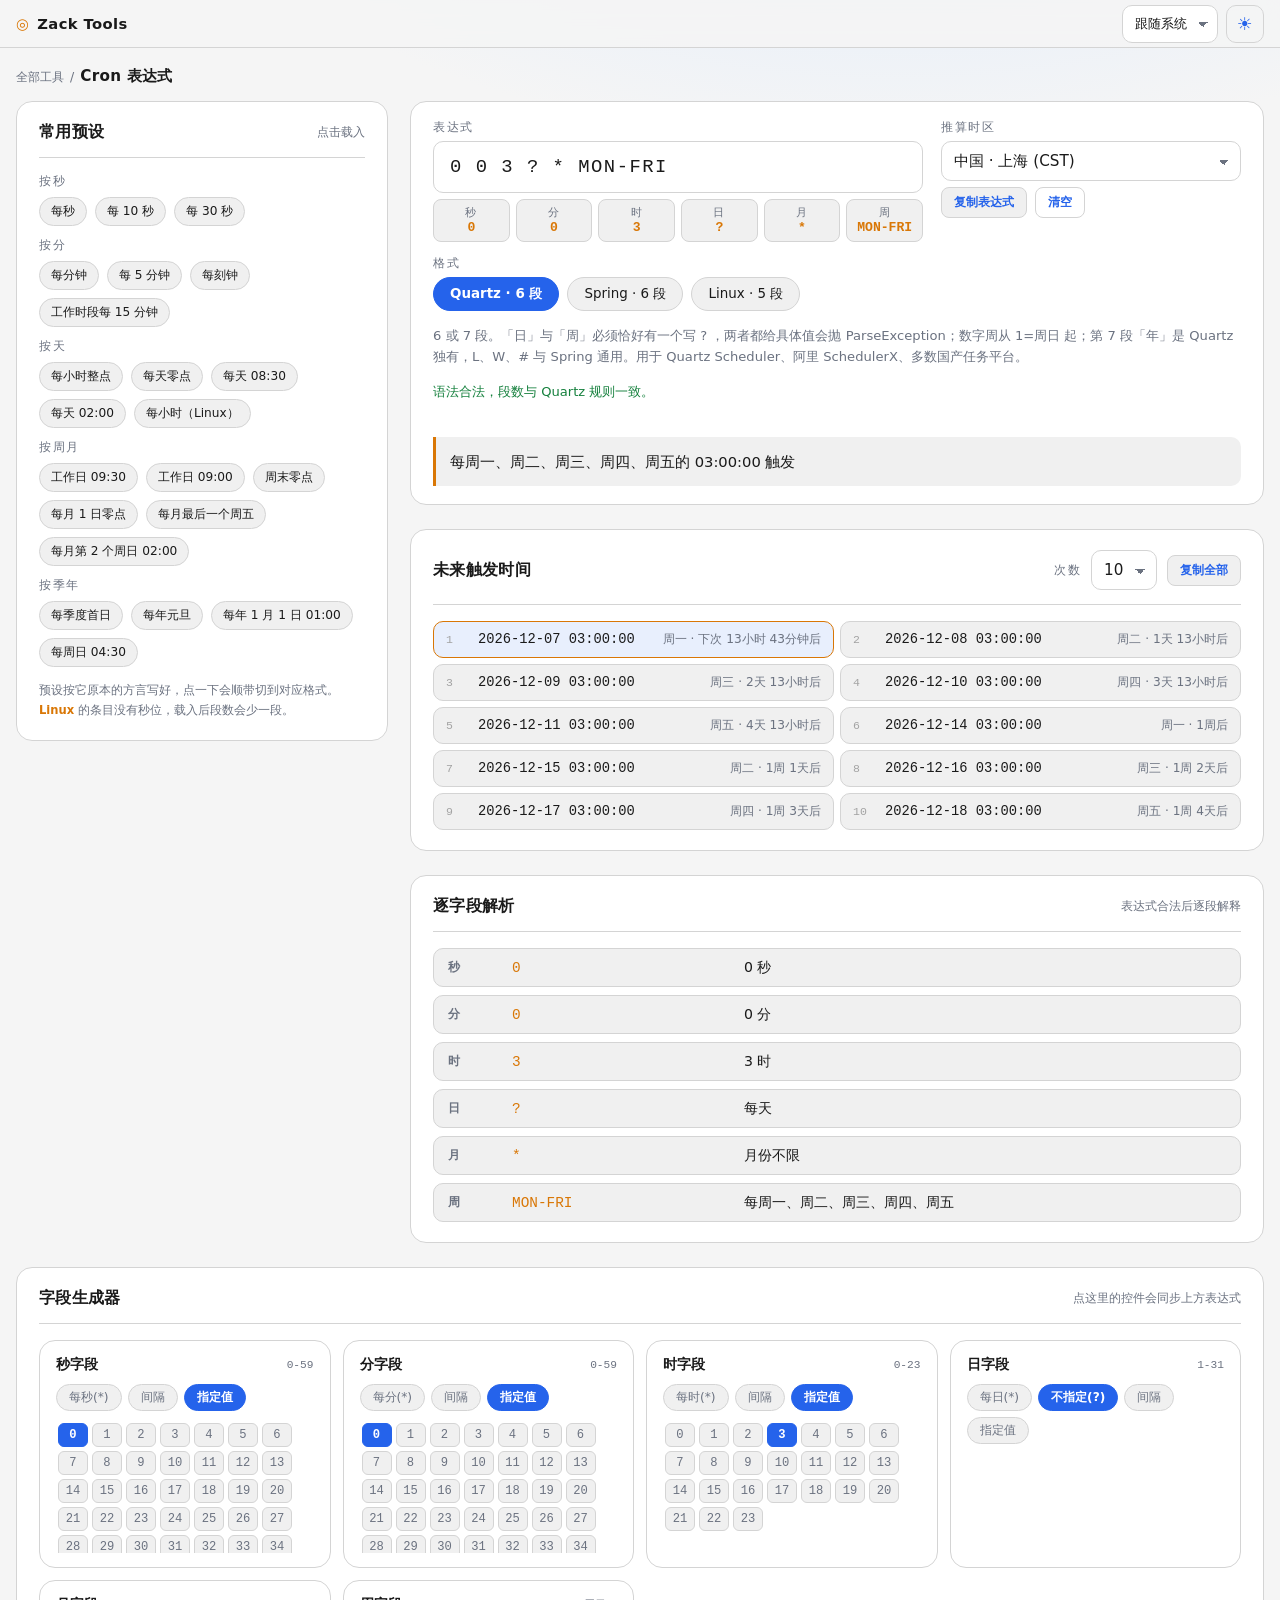
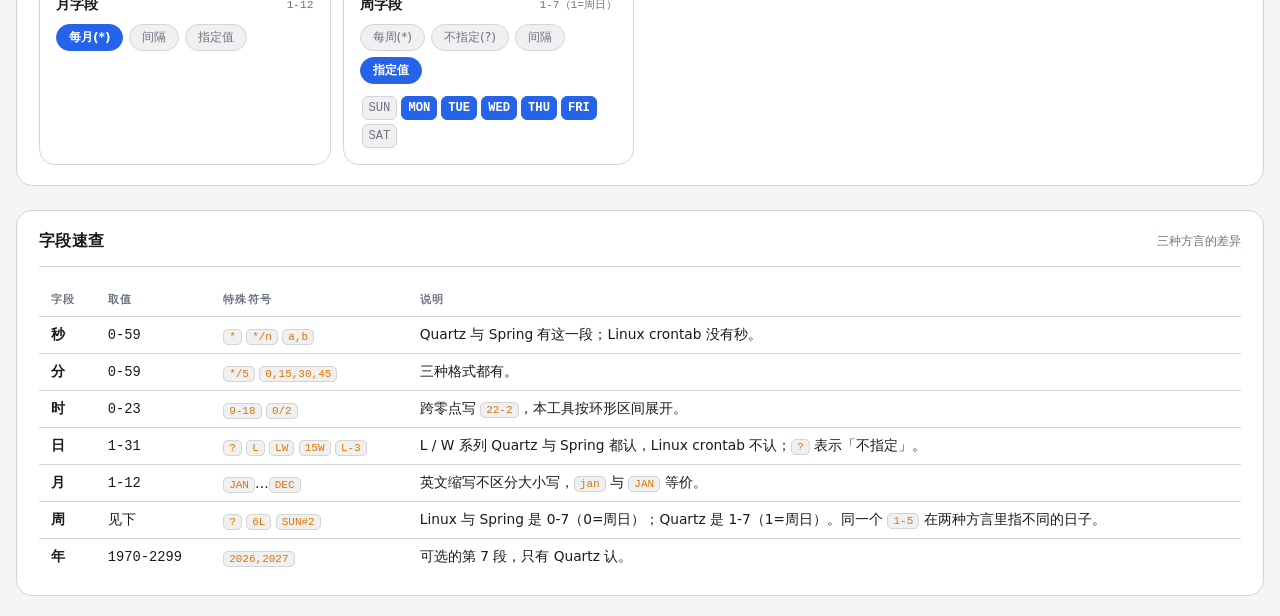
==== tools/cron/index.html @ dc995f2c "Initial commit: timestamp and cron tools with static assets" ====
<!DOCTYPE html>
<html lang="zh-CN">
<head>
<meta charset="utf-8">
<meta name="viewport" content="width=device-width, initial-scale=1">
<title>Cron 表达式生成与解析 · Zack Tools</title>
<meta name="description" content="在线 Cron 表达式工具：可视化生成表达式，自动识别 Spring / Quartz / Linux 三种格式，逐字段中文解析，按任意时区预览未来触发时间。">
<link rel="icon" href="data:image/svg+xml,<svg xmlns='http://www.w3.org/2000/svg' viewBox='0 0 32 32'><text y='25' font-size='25'>%F0%9F%97%93</text></svg>">
<link rel="stylesheet" href="../../assets/css/theme.css">
<link rel="stylesheet" href="../../assets/css/base.css">
<link rel="stylesheet" href="../../assets/css/components.css">
<link rel="stylesheet" href="cron.css">
<script src="../../assets/js/registry.js" data-registry></script>
<script src="../../assets/js/theme.js"></script>
</head>
<body data-page="cron">
<main class="wrap">
  <div class="cron-cols">
    <div class="cron-main">
      <section class="panel top-panel">
        <div class="expr-grid">
          <div class="field">
            <label class="field-label" for="expr">表达式</label>
            <input id="expr" type="text" autocomplete="off" spellcheck="false" placeholder="0 0 3 ? * MON-FRI">
            <div class="seg-labels" id="seg-labels" aria-hidden="true"></div>
          </div>
          <div class="field">
            <label class="field-label" for="tz">推算时区</label>
            <select id="tz"></select>
            <div class="row tz-acts">
              <button class="btn sm" type="button" id="btn-copy-expr">复制表达式</button>
              <button class="btn sm ghost" type="button" id="btn-clear">清空</button>
            </div>
          </div>
        </div>
        <div class="field">
          <label class="field-label">格式</label>
          <div class="chips" id="format-chips" role="radiogroup" aria-label="Cron 格式"></div>
        </div>
        <div class="fmt-hints" id="fmt-hints"></div>
        <p class="note" id="status"></p>
        <div class="desc-line" id="summary">等待输入表达式。</div>
      </section>

      <section class="panel">
        <div class="panel-head">
          <h2>未来触发时间</h2>
          <div class="row">
            <label class="field-label" for="count">次数</label>
            <select id="count" style="width:auto">
              <option value="5">5</option>
              <option value="10" selected>10</option>
              <option value="20">20</option>
              <option value="50">50</option>
            </select>
            <button class="btn sm" type="button" id="btn-copy-times">复制全部</button>
          </div>
        </div>
        <div class="times" id="times"></div>
      </section>

      <section class="panel">
        <div class="panel-head">
          <h2>逐字段解析</h2>
          <span class="hint">表达式合法后逐段解释</span>
        </div>
        <div class="parse-table" id="parse-table"></div>
      </section>
    </div>

    <aside class="cron-rail" aria-label="常用预设">
      <section class="panel">
        <div class="panel-head">
          <h2>常用预设</h2>
          <span class="hint">点击载入</span>
        </div>
        <div class="preset-groups" id="presets"></div>
        <p class="rail-note">
          预设按它原本的方言写好，点一下会顺带切到对应格式。
          <b>Linux</b> 的条目没有秒位，载入后段数会少一段。
        </p>
      </section>
    </aside>
  </div>

  <section class="panel">
    <div class="panel-head">
      <h2>字段生成器</h2>
      <span class="hint">点这里的控件会同步上方表达式</span>
    </div>
    <div class="builder" id="builder"></div>
  </section>

  <section class="panel">
    <div class="panel-head">
      <h2>字段速查</h2>
      <span class="hint">三种方言的差异</span>
    </div>
    <div class="table-wrap">
      <table class="tbl" id="cheatsheet">
        <thead>
          <tr><th>字段</th><th>取值</th><th>特殊符号</th><th>说明</th></tr>
        </thead>
        <tbody></tbody>
      </table>
    </div>
  </section>
</main>
<script src="../../assets/js/time.js"></script>
<script src="../../assets/js/utils.js"></script>
<script src="../../assets/js/shell.js"></script>
<script src="cron-parser.js"></script>
<script src="cron.js"></script>
</body>
</html>
---- assets/css/theme.css ----
/* 主题色板：三套主题的 token 与取值完全对齐 ChronosFit（E:\chronos-fit）。
   类名挂在 <html> 而不是 body 上：:root 即深色默认值，浅色家族挂 html.light，
   护眼在 html.light 之上再挂 html.eye 只换色板，因此浅底共用规则不必重写。
   挂根元素的好处是 theme.js 能在 <head> 里就把主题落地，首屏不会先画一帧
   深色再跳浅色，省掉 ChronosFit 那套 .ready 首屏遮罩。
   新增主题请照这个顺序追加，靠源码顺序覆盖同权重规则。 */

:root {
  color-scheme: dark;
  /* Soft monochrome dark — warm charcoal background, no pure black/white punches. */
  --bg:        #121316;
  --panel:     #1a1b20;
  --panel-2:   #24252c;
  --border:    #33353f;
  --text:      #d7d9df;
  --muted:     #8b8f9a;
  --accent:    #e7e8ec;
  --accent-dim: rgba(231, 232, 236, 0.10);
  --accent-2:  #c9a24c;
  --done:      #5a5d66;
  --danger:    #e37676;
  --success:   #2f7d52;
  --success-strong: #38915f;
  --success-ink: #eaf5ee;
  --accent-ink: #121316;
  --content-max: 800px;
  --hang-h: 48px;
  --hang-bg: rgba(18, 19, 22, 0.86);
  --shadow: 0 20px 60px rgba(0, 0, 0, 0.6);
  --radius: 10px;
  --radius-lg: 16px;
  --glow: #1d1f27;
}

html.light {
  color-scheme: light;
  --bg: #f5f5f5;
  --panel: #ffffff;
  --panel-2: #f0f0f0;
  --border: #d4d4d4;
  --text: #1a1a1a;
  --muted: #6b7280;
  --accent: #2563eb;
  --accent-dim: rgba(37, 99, 235, 0.10);
  --accent-2: #d97706;
  --done: #a3a3a3;
  --danger: #ef4444;
  --success: #15803d;
  --success-ink: #f2fbf5;
  --accent-ink: #ffffff;
  --hang-bg: rgba(245, 245, 245, 0.86);
  --shadow: 0 20px 60px rgba(0, 0, 0, 0.18);
  --glow: #dbeafe;
}

html.light {
  background: radial-gradient(1200px 600px at 70% -10%, var(--glow) 0%, var(--bg) 60%);
}

/* 护眼：暖米纸色，取自 analogueclock.com 的色板。 */
html.eye {
  --bg:        #f4efe4;
  --panel:     #fbf7ee;
  --panel-2:   #e9e2d3;
  --border:    #d8cfbd;
  --text:      #2b2419;
  --muted:     #6c6158;
  --accent:    #7d4a06;
  --accent-dim: rgba(122, 74, 6, 0.10);
  --accent-2:  #96660f;
  --done:      #b7ab95;
  --danger:    #b3402f;
  --success:   #3f842e;
  --success-ink: #f4f8ee;
  --accent-ink: #fffdf8;
  --hang-bg: rgba(244, 239, 228, 0.86);
  --shadow: 0 20px 60px rgba(80, 60, 20, 0.16);
  --glow: #e7dfcc;
}

html.eye {
  background: radial-gradient(1200px 600px at 70% -10%, var(--glow) 0%, var(--bg) 60%);
}
---- assets/css/base.css ----
/* 全站基础层：reset、排版、页面骨架、滚动条、悬停反馈。
   只放跨工具通用的东西；工具自己的版式留在 tools/<name>/<name>.css 里。 */

* {
  box-sizing: border-box;
  margin: 0;
  padding: 0;
}

html,
body {
  min-height: 100%;
}

html {
  scrollbar-width: thin;
}

body {
  font-family: "Segoe UI", "PingFang SC", "Microsoft YaHei", system-ui, sans-serif;
  background: radial-gradient(1200px 600px at 70% -10%, var(--glow) 0%, var(--bg) 62%);
  color: var(--text);
  display: flex;
  flex-direction: column;
  align-items: center;
  min-height: 100vh;
  padding: calc(var(--hang-h) + 18px) 16px 20px;
}

::selection {
  background: var(--accent-dim);
  color: var(--text);
}

a {
  color: var(--accent);
  text-decoration: none;
}

a:hover {
  text-decoration: underline;
}

code,
kbd,
pre,
.mono {
  font-family: "Cascadia Mono", "JetBrains Mono", Consolas, "Courier New", monospace;
  font-variant-ligatures: none;
}

pre {
  white-space: pre-wrap;
  word-break: break-all;
}

button {
  font-family: inherit;
}

/* 顶栏：品牌位 + 右侧动作位，与内容同宽。 */
.hang-bar {
  position: fixed;
  top: 0;
  left: 0;
  right: 0;
  height: var(--hang-h);
  z-index: 70;
  display: flex;
  align-items: center;
  justify-content: space-between;
  gap: 12px;
  padding: 0 16px;
  background: var(--hang-bg);
  backdrop-filter: blur(10px);
  -webkit-backdrop-filter: blur(10px);
  border-bottom: 1px solid var(--border);
}

.brand {
  display: flex;
  align-items: center;
  gap: 8px;
  font-size: 0.92rem;
  font-weight: 600;
  letter-spacing: 0.4px;
  color: var(--text);
  white-space: nowrap;
}

.brand:hover {
  text-decoration: none;
  color: var(--accent);
}

.brand .mark {
  color: var(--accent-2);
  font-weight: 700;
}

.top-bar-actions {
  display: flex;
  align-items: center;
  gap: 8px;
}

/* 内容列宽由 --content-max 统一控制，宽屏工具可在自己的 css 里覆写。 */
.wrap {
  width: 100%;
  max-width: var(--content-max);
  display: flex;
  flex-direction: column;
}

.page-head {
  margin-top: 20px;
  padding-bottom: 18px;
  border-bottom: 1px solid var(--border);
}

.page-desc {
  margin-top: 8px;
  font-size: 0.88rem;
  line-height: 1.65;
  color: var(--muted);
}

.crumb {
  margin-bottom: 14px;
  font-size: 0.78rem;
  color: var(--muted);
  display: flex;
  align-items: baseline;
  gap: 6px;
}

.crumb a {
  color: var(--muted);
}

.crumb a:hover {
  color: var(--accent);
}

/* 页头标题块删掉之后，面包屑末尾这一项就是本页可见的标题：留 h1 的语义，字号收在一行里。 */
.crumb .crumb-cur {
  font-size: 0.95rem;
  font-weight: 650;
  letter-spacing: 0.3px;
  color: var(--text);
}

@media (max-width: 560px) {
  body {
    padding: calc(var(--hang-h) + 14px) 12px 24px;
  }
}
---- assets/css/components.css ----
/* 通用组件层：从 ChronosFit 的 style.css 里提炼出与业务无关的那部分，
   保持同样的圆角、描边、focus 光环和 hover 反馈，新工具直接复用这些类名。 */

.icon-btn {
  background: transparent;
  border: 1px solid var(--border);
  color: var(--accent);
  width: 38px;
  height: 38px;
  border-radius: var(--radius);
  font-size: 1.1rem;
  cursor: pointer;
  display: inline-flex;
  align-items: center;
  justify-content: center;
  transition: border-color 0.15s ease, background 0.15s ease;
}

.icon-btn:hover {
  border-color: var(--accent);
  background: var(--accent-dim);
}

.icon-btn:disabled {
  opacity: 0.45;
  cursor: default;
}

.icon-btn:disabled:hover {
  border-color: var(--border);
  background: transparent;
}

.icon-btn.text-icon-btn {
  width: auto;
  min-width: 38px;
  padding: 0 12px;
  font-size: 0.8rem;
  font-weight: 700;
  letter-spacing: 0.5px;
  gap: 6px;
}

/* 顶栏的主题下拉要塞进 38px 高的工具条：去掉 100% 宽度，按内容收缩并与按钮等高。
   窄屏隐藏它，循环切换按钮仍在，不至于没有换主题的入口。 */
.theme-select {
  width: auto;
  height: 38px;
  padding: 0 30px 0 12px;
  font-size: 0.82rem;
  border-radius: var(--radius);
  background-position: calc(100% - 14px) calc(50% + 1px), calc(100% - 9px) calc(50% + 1px);
}

@media (max-width: 640px) {
  .theme-select {
    display: none;
  }
}

.panel {
  width: 100%;
  margin-top: 24px;
  background: var(--panel);
  border: 1px solid var(--border);
  border-radius: var(--radius-lg);
  padding: 20px 22px;
}

.panel-head {
  display: flex;
  align-items: center;
  justify-content: space-between;
  gap: 12px;
  flex-wrap: wrap;
  padding-bottom: 14px;
  margin-bottom: 16px;
  border-bottom: 1px solid var(--border);
}

.panel-head h2 {
  font-size: 1rem;
  font-weight: 640;
  letter-spacing: 0.3px;
}

.panel-head .hint {
  font-size: 0.76rem;
  color: var(--muted);
}

.panel-body {
  display: flex;
  flex-direction: column;
  gap: 16px;
}

.grid {
  display: grid;
  gap: 14px;
  grid-template-columns: repeat(auto-fit, minmax(240px, 1fr));
}

.grid.cols-2 {
  grid-template-columns: repeat(auto-fit, minmax(280px, 1fr));
}

.row {
  display: flex;
  align-items: center;
  gap: 10px;
  flex-wrap: wrap;
}

.row.grow-last > :last-child {
  flex: 1;
  min-width: 160px;
}

.field {
  display: flex;
  flex-direction: column;
  gap: 6px;
  min-width: 0;
}

.field-label {
  font-size: 0.72rem;
  text-transform: uppercase;
  letter-spacing: 1.5px;
  color: var(--muted);
}

/* 全站表单基线：除自定义 checkbox 外全部吃主题变量，避免夜间模式下露出 UA 白底。 */
input:not([type="checkbox"]):not([type="radio"]),
textarea,
select {
  width: 100%;
  background: var(--panel);
  border: 1px solid var(--border);
  color: var(--text);
  border-radius: var(--radius);
  padding: 10px 12px;
  font-size: 0.95rem;
  outline: none;
  font-family: inherit;
  transition: border-color 0.15s ease, box-shadow 0.15s ease;
}

input:not([type="checkbox"]):not([type="radio"]):focus,
textarea:focus,
select:focus {
  border-color: var(--accent);
  box-shadow: 0 0 0 3px var(--accent-dim);
}

input.invalid,
textarea.invalid {
  border-color: var(--danger);
}

input::placeholder,
textarea::placeholder {
  color: var(--done);
}

textarea {
  resize: vertical;
  min-height: 76px;
  line-height: 1.6;
}

select {
  cursor: pointer;
  appearance: none;
  background-image: linear-gradient(45deg, transparent 50%, var(--muted) 50%),
    linear-gradient(135deg, var(--muted) 50%, transparent 50%);
  background-position: calc(100% - 16px) calc(50% + 1px), calc(100% - 11px) calc(50% + 1px);
  background-size: 5px 5px, 5px 5px;
  background-repeat: no-repeat;
  padding-right: 32px;
}

/* 数字输入去掉 UA 上下箭头，深色下太突兀，步进交给按钮。 */
input[type="number"] {
  appearance: textfield;
  -moz-appearance: textfield;
}

.btn {
  background: var(--panel-2);
  border: 1px solid var(--border);
  color: var(--accent);
  font-weight: 600;
  border-radius: var(--radius);
  padding: 10px 18px;
  cursor: pointer;
  font-size: 0.88rem;
  white-space: nowrap;
  transition: border-color 0.15s ease, background 0.15s ease, color 0.15s ease;
}

.btn:hover {
  border-color: var(--accent);
  background: var(--accent-dim);
}

.btn:disabled {
  opacity: 0.45;
  cursor: default;
}

.btn:disabled:hover {
  border-color: var(--border);
  background: var(--panel-2);
}

.btn.primary {
  background: var(--accent);
  color: var(--accent-ink);
  border-color: var(--accent);
}

.btn.primary:hover {
  background: var(--accent);
  border-color: var(--accent);
  filter: brightness(1.08);
}

.btn.sm {
  padding: 6px 12px;
  font-size: 0.78rem;
  border-radius: 8px;
}

.btn.ghost {
  background: transparent;
}

.chip {
  flex: none;
  background: var(--panel-2);
  border: 1px solid var(--border);
  border-radius: 999px;
  padding: 7px 16px;
  font-size: 0.84rem;
  color: var(--text);
  cursor: pointer;
  white-space: nowrap;
  transition: border-color 0.15s ease, background 0.15s ease, color 0.15s ease;
  user-select: none;
}

.chip:hover {
  border-color: var(--accent);
  background: var(--accent-dim);
  color: var(--accent);
}

.chip.active {
  border-color: var(--accent);
  background: var(--accent);
  color: var(--accent-ink);
  font-weight: 600;
}

.chips {
  display: flex;
  gap: 8px;
  flex-wrap: wrap;
}

/* 结果行：标签 + 等宽值 + 复制按钮，是这两个工具最高频的展示单元。 */
.kv {
  display: flex;
  align-items: center;
  gap: 12px;
  padding: 11px 14px;
  background: var(--panel-2);
  border: 1px solid var(--border);
  border-radius: var(--radius);
}

.kv-label {
  flex: none;
  width: 108px;
  font-size: 0.72rem;
  text-transform: uppercase;
  letter-spacing: 1.2px;
  color: var(--muted);
}

.kv-value {
  flex: 1;
  min-width: 0;
  font-family: "Cascadia Mono", "JetBrains Mono", Consolas, monospace;
  font-size: 0.95rem;
  color: var(--text);
  word-break: break-all;
}

.kv-value.em {
  color: var(--accent-2);
  font-weight: 600;
}

.kv .copy {
  flex: none;
  background: transparent;
  border: 1px solid var(--border);
  border-radius: 8px;
  color: var(--muted);
  padding: 4px 10px;
  font-size: 0.72rem;
  cursor: pointer;
  transition: border-color 0.15s ease, color 0.15s ease, background 0.15s ease;
}

.kv .copy:hover {
  border-color: var(--accent);
  color: var(--accent);
  background: var(--accent-dim);
}

.kv .copy.ok {
  border-color: var(--success);
  color: var(--success);
}

.stat-card {
  display: flex;
  flex-direction: column;
  gap: 4px;
  padding: 14px 16px;
  border: 1px solid var(--border);
  border-radius: var(--radius);
  background: var(--panel-2);
}

.stat-card b {
  font-size: 1.5rem;
  line-height: 1.15;
  font-family: "Cascadia Mono", "JetBrains Mono", Consolas, monospace;
  font-weight: 600;
}

.stat-card span {
  font-size: 0.72rem;
  color: var(--muted);
  text-transform: uppercase;
  letter-spacing: 1px;
}

.note {
  font-size: 0.82rem;
  line-height: 1.6;
  color: var(--muted);
}

.note.error {
  color: var(--danger);
}

.note.ok {
  color: var(--success);
}

.desc-line {
  padding: 12px 14px;
  border-left: 3px solid var(--accent-2);
  background: var(--panel-2);
  border-radius: 0 var(--radius) var(--radius) 0;
  font-size: 0.92rem;
  line-height: 1.7;
}

table.tbl {
  width: 100%;
  border-collapse: collapse;
  font-size: 0.86rem;
}

table.tbl th,
table.tbl td {
  text-align: left;
  padding: 9px 12px;
  border-bottom: 1px solid var(--border);
}

table.tbl th {
  font-size: 0.7rem;
  text-transform: uppercase;
  letter-spacing: 1.2px;
  color: var(--muted);
  font-weight: 600;
}

table.tbl td.mono {
  font-family: "Cascadia Mono", "JetBrains Mono", Consolas, monospace;
}

table.tbl tr:last-child td {
  border-bottom: none;
}

table.tbl tbody tr:hover td {
  background: var(--accent-dim);
}

dialog {
  position: fixed;
  inset: 0;
  margin: auto;
  background: var(--panel);
  color: var(--text);
  border: 1px solid var(--border);
  border-radius: var(--radius-lg);
  padding: 22px 24px;
  width: min(480px, 92vw);
  max-height: 86vh;
  overflow-y: auto;
  box-shadow: var(--shadow);
}

dialog::backdrop {
  background: rgba(0, 0, 0, 0.62);
  backdrop-filter: blur(12px) saturate(0.72);
  -webkit-backdrop-filter: blur(12px) saturate(0.72);
}

html.light dialog::backdrop {
  background: rgba(248, 248, 248, 0.66);
}

/* 顶部轻提示：复制成功、校验失败等短反馈。 */
#toast {
  position: fixed;
  left: 50%;
  bottom: 32px;
  transform: translate(-50%, 12px);
  z-index: 90;
  background: var(--panel);
  color: var(--text);
  border: 1px solid var(--border);
  border-radius: 999px;
  padding: 9px 20px;
  font-size: 0.84rem;
  box-shadow: var(--shadow);
  opacity: 0;
  pointer-events: none;
  transition: opacity 0.22s ease, transform 0.22s ease;
}

#toast.show {
  opacity: 1;
  transform: translate(-50%, 0);
}

#toast.err {
  border-color: var(--danger);
  color: var(--danger);
}

/* 复选框：沿用 ChronosFit 的自绘勾选，避免 UA 默认样式在三种主题下不一致。 */
.check {
  display: inline-flex;
  align-items: center;
  gap: 8px;
  font-size: 0.86rem;
  cursor: pointer;
  user-select: none;
}

.check input {
  appearance: none;
  -webkit-appearance: none;
  width: 18px;
  height: 18px;
  flex: none;
  border: 1px solid var(--border);
  border-radius: 5px;
  background: var(--panel);
  cursor: pointer;
  position: relative;
  transition: border-color 0.15s ease, background 0.15s ease;
}

.check input:checked {
  background: var(--accent);
  border-color: var(--accent);
}

.check input:checked::after {
  content: "";
  position: absolute;
  left: 5px;
  top: 1px;
  width: 5px;
  height: 10px;
  border: solid var(--accent-ink);
  border-width: 0 2px 2px 0;
  transform: rotate(45deg);
}

@media (prefers-reduced-motion: reduce) {
  * {
    transition-duration: 0.01ms !important;
  }
}
---- tools/cron/cron.css ----
/* Cron 工具专属版式。通用件仍在 components.css。 */

/* 与时间戳页同一档宽度：预设栏 + 正文两栏要并排。
   --rail-w 要装得下一行两个预设 chip，再窄就退成一个 chip 一行。 */
:root {
  --content-max: 1292px;
  --rail-w: 372px;
}

/* ---------- 两栏骨架 ---------- */

.cron-cols {
  display: grid;
  grid-template-columns: var(--rail-w) minmax(0, 1fr);
  gap: 22px;
  align-items: start;
  margin-top: 0;
}

/* 预设栏在 DOM 里排在正文之后（阅读顺序先看表达式），视觉上放左边。 */
.cron-main {
  grid-column: 2;
  grid-row: 1;
  display: flex;
  flex-direction: column;
  min-width: 0;
}

.cron-rail {
  grid-column: 1;
  grid-row: 1;
  position: sticky;
  top: calc(var(--hang-h) + 18px);
  align-self: start;
  min-width: 0;
}

.cron-rail > .panel,
.cron-main > .panel:first-child {
  margin-top: 0;
}

.rail-note {
  margin-top: 14px;
  font-size: 0.72rem;
  line-height: 1.7;
  color: var(--muted);
}

.rail-note b {
  color: var(--accent-2);
  font-weight: 600;
}

/* 窄屏放不下并排两栏，预设栏退回正文下方。 */
@media (max-width: 1120px) {
  .cron-cols {
    grid-template-columns: minmax(0, 1fr);
  }

  .cron-main,
  .cron-rail {
    grid-column: 1;
    grid-row: auto;
  }

  .cron-rail {
    position: static;
    margin-top: 4px;
  }
}

/* ---------- 顶部表达式面板 ---------- */

.top-panel {
  display: flex;
  flex-direction: column;
  gap: 14px;
  padding: 18px 22px;
}

/* 表达式吃剩余宽度，时区那一栏按内容定宽：两者都是「标签在上、控件在下」。 */
.expr-grid {
  display: grid;
  grid-template-columns: minmax(0, 1fr) minmax(218px, 300px);
  gap: 0 18px;
  align-items: start;
}

.tz-acts {
  gap: 8px;
}

/* 三条方言解释叠在同一格：格子高度取最长那条，切换格式不会把下方内容顶来顶去。
   visibility:hidden 保留占位，同时把未选中的解释移出无障碍树。 */
.fmt-hints {
  display: grid;
}

.fmt-hints p {
  grid-area: 1 / 1;
  visibility: hidden;
}

.fmt-hints p.on {
  visibility: visible;
}

@media (max-width: 720px) {
  .expr-grid {
    grid-template-columns: minmax(0, 1fr);
    gap: 14px 0;
  }
}

#expr {
  font-family: "Cascadia Mono", "JetBrains Mono", Consolas, monospace;
  font-size: 1.18rem;
  letter-spacing: 1.5px;
  padding: 14px 16px;
}

#expr.invalid {
  border-color: var(--danger);
}

/* 表达式下方的分段标签：把每一段对应到「秒/分/时/日/月/周」，
   段数不同的方言切换时这里会整排重排，避免用户对着下标数段。 */
.seg-labels {
  display: flex;
  gap: 6px;
  flex-wrap: wrap;
}

.seg {
  flex: 1 1 0;
  min-width: 62px;
  text-align: center;
  padding: 6px 4px;
  border: 1px solid var(--border);
  border-radius: 8px;
  background: var(--panel-2);
}

.seg i {
  display: block;
  font-style: normal;
  font-size: 0.68rem;
  letter-spacing: 1px;
  color: var(--muted);
}

.seg b {
  display: block;
  font-family: "Cascadia Mono", Consolas, monospace;
  font-size: 0.82rem;
  font-weight: 600;
  color: var(--accent-2);
  overflow: hidden;
  text-overflow: ellipsis;
  white-space: nowrap;
}

.seg.empty b {
  color: var(--done);
}

/* 预留两行：合法与报错之间的文案长短不再把下方两栏顶来顶去。 */
#status {
  min-height: 42px;
}

.parse-table {
  display: flex;
  flex-direction: column;
  gap: 8px;
}

/* 每一行各自是一个 grid，所以 raw 那列必须定宽（220px）才能上下对齐；
   220px 刚好容得下「1,2,3,…,12」这种整年列举，不至于抻成两行。
   剩余宽度全给中文解释，右栏 ~898px 下不至于排成三段稀疏空列。 */
.parse-row {
  display: grid;
  grid-template-columns: 52px 220px minmax(0, 1fr);
  gap: 12px;
  align-items: center;
  padding: 9px 14px;
  background: var(--panel-2);
  border: 1px solid var(--border);
  border-radius: var(--radius);
}

.parse-row .name {
  font-size: 0.78rem;
  font-weight: 700;
  letter-spacing: 1px;
  color: var(--muted);
}

.parse-row .raw {
  font-family: "Cascadia Mono", Consolas, monospace;
  font-size: 0.9rem;
  color: var(--accent-2);
  word-break: break-all;
}

.parse-row .mean {
  font-size: 0.88rem;
  color: var(--text);
}

.parse-row.broken {
  border-color: var(--danger);
}

/* 字段生成器：一个字段一张卡，卡内是模式切换 + 数值网格。 */
.builder {
  display: grid;
  gap: 12px;
  grid-template-columns: repeat(auto-fit, minmax(288px, 1fr));
}

.bf {
  border: 1px solid var(--border);
  border-radius: var(--radius-lg);
  padding: 14px 16px;
  background: var(--panel);
  display: flex;
  flex-direction: column;
  gap: 10px;
}

.bf-head {
  display: flex;
  align-items: center;
  justify-content: space-between;
  gap: 8px;
}

.bf-head h3 {
  font-size: 0.9rem;
  font-weight: 640;
}

.bf-head .range {
  font-size: 0.7rem;
  color: var(--muted);
  font-family: "Cascadia Mono", Consolas, monospace;
}

.bf-modes {
  display: flex;
  gap: 6px;
  flex-wrap: wrap;
}

.mode {
  background: var(--panel-2);
  border: 1px solid var(--border);
  color: var(--muted);
  border-radius: 999px;
  padding: 4px 12px;
  font-size: 0.76rem;
  cursor: pointer;
  transition: border-color 0.15s ease, color 0.15s ease, background 0.15s ease;
}

.mode:hover {
  border-color: var(--accent);
  color: var(--accent);
}

.mode.on {
  background: var(--accent);
  border-color: var(--accent);
  color: var(--accent-ink);
  font-weight: 600;
}

.bf-step {
  display: flex;
  align-items: center;
  gap: 8px;
  font-size: 0.82rem;
  color: var(--muted);
}

.bf-step input {
  width: 74px;
  padding: 6px 10px;
  font-size: 0.86rem;
  font-family: "Cascadia Mono", Consolas, monospace;
  text-align: center;
}

.num-grid {
  display: flex;
  flex-wrap: wrap;
  gap: 4px;
  max-height: 132px;
  overflow-y: auto;
  padding: 2px;
}

.num-grid::-webkit-scrollbar {
  width: 8px;
}

.num-grid::-webkit-scrollbar-thumb {
  background: var(--border);
  border-radius: 4px;
}

.n {
  flex: 0 0 auto;
  min-width: 30px;
  padding: 4px 6px;
  text-align: center;
  font-family: "Cascadia Mono", Consolas, monospace;
  font-size: 0.76rem;
  background: var(--panel-2);
  border: 1px solid var(--border);
  border-radius: 6px;
  color: var(--muted);
  cursor: pointer;
  user-select: none;
  transition: background 0.12s ease, color 0.12s ease, border-color 0.12s ease;
}

.n:hover {
  border-color: var(--accent);
  color: var(--accent);
}

.n.on {
  background: var(--accent);
  border-color: var(--accent);
  color: var(--accent-ink);
  font-weight: 700;
}

.bf.wide {
  grid-column: 1 / -1;
}

.bf.locked {
  opacity: 0.72;
}

.lock-note {
  font-size: 0.76rem;
  color: var(--danger);
  line-height: 1.5;
}

/* 一行的最宽内容（序号 + 19 字符时间 + 「周五 · 下次 -2 小时」 + 内边距）约 316px，
   所以最小轨给到 330px：宁可两列也不要时间折断。 */
.times {
  display: grid;
  gap: 6px;
  grid-template-columns: repeat(auto-fill, minmax(330px, 1fr));
}

.time-row {
  display: flex;
  align-items: center;
  gap: 10px;
  padding: 9px 12px;
  background: var(--panel-2);
  border: 1px solid var(--border);
  border-radius: var(--radius);
}

.time-row .idx {
  flex: none;
  width: 22px;
  font-size: 0.72rem;
  color: var(--done);
  font-family: "Cascadia Mono", Consolas, monospace;
}

.time-row .val {
  flex: 1;
  min-width: 0;
  font-family: "Cascadia Mono", Consolas, monospace;
  font-size: 0.86rem;
  font-variant-numeric: tabular-nums;
  white-space: nowrap;
}

.time-row .wd {
  flex: none;
  font-size: 0.76rem;
  color: var(--muted);
  white-space: nowrap;
}

.time-row.next {
  border-color: var(--accent-2);
  background: var(--accent-dim);
}

.preset-groups {
  display: flex;
  flex-direction: column;
  gap: 14px;
}

/* 预设栏只有 ~330px 内宽：chip 收一档才能一行放下两个，22 个预设不至于叠成一长列。 */
.cron-rail .preset-groups {
  gap: 12px;
}

.cron-rail .chip {
  padding: 5px 11px;
  font-size: 0.76rem;
}

.preset-group .pg-label {
  font-size: 0.72rem;
  text-transform: uppercase;
  letter-spacing: 1.5px;
  color: var(--muted);
  margin-bottom: 8px;
}

.table-wrap {
  overflow-x: auto;
}

#cheatsheet td:first-child {
  font-weight: 600;
  white-space: nowrap;
}

#cheatsheet code {
  background: var(--panel-2);
  border: 1px solid var(--border);
  border-radius: 5px;
  padding: 1px 5px;
  font-size: 0.8em;
  color: var(--accent-2);
}
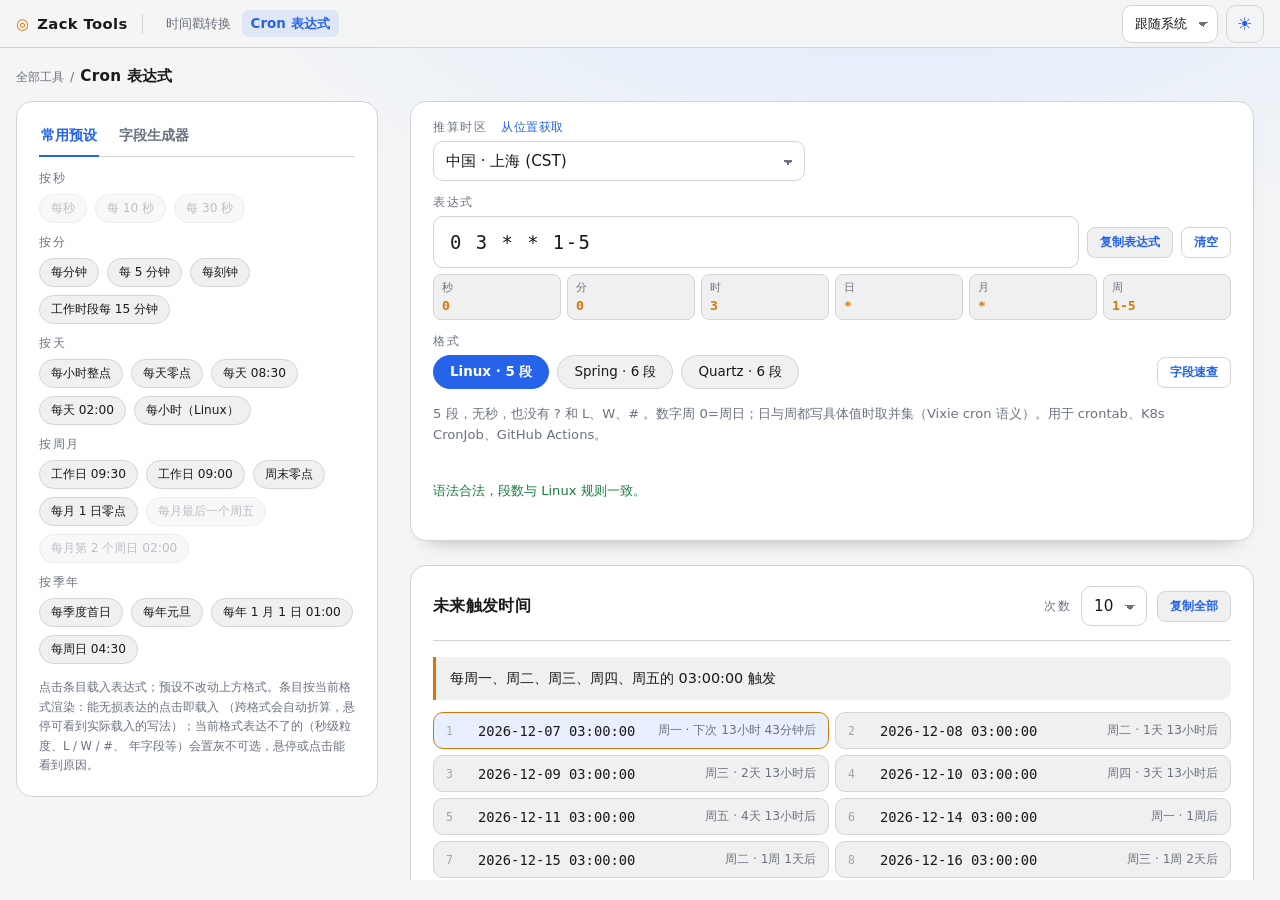
==== commit 739043f0: "Rework cron UI with format-gated presets and sync shared shell - cron: render presets against active" ====
--- a/tools/cron/index.html
+++ b/tools/cron/index.html
@@ -4,7 +4,7 @@
 <meta charset="utf-8">
 <meta name="viewport" content="width=device-width, initial-scale=1">
 <title>Cron 表达式生成与解析 · Zack Tools</title>
-<meta name="description" content="在线 Cron 表达式工具：可视化生成表达式，自动识别 Spring / Quartz / Linux 三种格式，逐字段中文解析，按任意时区预览未来触发时间。">
+<meta name="description" content="在线 Cron 表达式工具：可视化生成表达式，自动识别 Spring / Quartz / Linux 三种格式，支持按定位获取推算时区，按任意时区预览未来触发时间。">
 <link rel="icon" href="data:image/svg+xml,<svg xmlns='http://www.w3.org/2000/svg' viewBox='0 0 32 32'><text y='25' font-size='25'>%F0%9F%97%93</text></svg>">
 <link rel="stylesheet" href="../../assets/css/theme.css">
 <link rel="stylesheet" href="../../assets/css/base.css">
@@ -18,28 +18,34 @@
   <div class="cron-cols">
     <div class="cron-main">
       <section class="panel top-panel">
-        <div class="expr-grid">
-          <div class="field">
-            <label class="field-label" for="expr">表达式</label>
-            <input id="expr" type="text" autocomplete="off" spellcheck="false" placeholder="0 0 3 ? * MON-FRI">
-            <div class="seg-labels" id="seg-labels" aria-hidden="true"></div>
+        <div class="field tz-field">
+          <div class="tz-label-row">
+            <label class="field-label" for="tz">推算时区</label>
+            <button class="tz-locate" type="button" id="tz-locate" title="向浏览器请求地理位置，按坐标推算所在时区">从位置获取</button>
           </div>
-          <div class="field">
-            <label class="field-label" for="tz">推算时区</label>
-            <select id="tz"></select>
-            <div class="row tz-acts">
+          <select id="tz"></select>
+        </div>
+        <div class="field expr-field">
+          <label class="field-label" for="expr">表达式</label>
+          <div class="row expr-acts">
+            <input id="expr" type="text" autocomplete="off" spellcheck="false" placeholder="0 3 * * 1-5">
+            <div class="expr-btns">
               <button class="btn sm" type="button" id="btn-copy-expr">复制表达式</button>
               <button class="btn sm ghost" type="button" id="btn-clear">清空</button>
             </div>
           </div>
+          <!-- 小段签只标字段名与原文，不写解释：解释文案长短不一会让卡片高度乱跳，已去掉。 -->
+          <div class="seg-labels" id="seg-labels"></div>
         </div>
         <div class="field">
           <label class="field-label">格式</label>
-          <div class="chips" id="format-chips" role="radiogroup" aria-label="Cron 格式"></div>
+          <div class="fmt-bar">
+            <div class="chips" id="format-chips" role="radiogroup" aria-label="Cron 格式"></div>
+            <button class="btn sm ghost cheat-btn" type="button" id="btn-cheat">字段速查</button>
+          </div>
         </div>
         <div class="fmt-hints" id="fmt-hints"></div>
         <p class="note" id="status"></p>
-        <div class="desc-line" id="summary">等待输入表达式。</div>
       </section>
 
       <section class="panel">
@@ -56,56 +62,49 @@
             <button class="btn sm" type="button" id="btn-copy-times">复制全部</button>
           </div>
         </div>
+        <p class="sched-line" id="sched-line" aria-live="polite"></p>
         <div class="times" id="times"></div>
-      </section>
-
-      <section class="panel">
-        <div class="panel-head">
-          <h2>逐字段解析</h2>
-          <span class="hint">表达式合法后逐段解释</span>
-        </div>
-        <div class="parse-table" id="parse-table"></div>
       </section>
     </div>
 
-    <aside class="cron-rail" aria-label="常用预设">
+    <aside class="cron-rail" aria-label="常用预设与字段生成器">
       <section class="panel">
-        <div class="panel-head">
-          <h2>常用预设</h2>
-          <span class="hint">点击载入</span>
+        <div class="rail-tabs" role="tablist" aria-label="表达式辅助工具">
+          <button class="tab on" type="button" role="tab" id="tab-presets" aria-selected="true" aria-controls="pane-presets">常用预设</button>
+          <button class="tab" type="button" role="tab" id="tab-builder" aria-selected="false" aria-controls="pane-builder">字段生成器</button>
         </div>
-        <div class="preset-groups" id="presets"></div>
-        <p class="rail-note">
-          预设按它原本的方言写好，点一下会顺带切到对应格式。
-          <b>Linux</b> 的条目没有秒位，载入后段数会少一段。
-        </p>
+        <div class="rail-pane on" id="pane-presets" role="tabpanel" aria-labelledby="tab-presets">
+          <div class="preset-groups" id="presets"></div>
+          <p class="rail-note">
+            点击条目载入表达式；预设不改动上方格式。条目按当前格式渲染：能无损表达的点击即载入
+            （跨格式会自动折算，悬停可看到实际载入的写法）；当前格式表达不了的（秒级粒度、L / W / #、
+            年字段等）会置灰不可选，悬停或点击能看到原因。
+          </p>
+        </div>
+        <div class="rail-pane" id="pane-builder" role="tabpanel" aria-labelledby="tab-builder">
+          <div class="builder" id="builder"></div>
+        </div>
       </section>
     </aside>
   </div>
 
-  <section class="panel">
-    <div class="panel-head">
-      <h2>字段生成器</h2>
-      <span class="hint">点这里的控件会同步上方表达式</span>
-    </div>
-    <div class="builder" id="builder"></div>
-  </section>
+</main>
 
-  <section class="panel">
-    <div class="panel-head">
-      <h2>字段速查</h2>
-      <span class="hint">三种方言的差异</span>
-    </div>
-    <div class="table-wrap">
-      <table class="tbl" id="cheatsheet">
-        <thead>
-          <tr><th>字段</th><th>取值</th><th>特殊符号</th><th>说明</th></tr>
-        </thead>
-        <tbody></tbody>
-      </table>
-    </div>
-  </section>
-</main>
+<dialog id="cheat-dialog" aria-labelledby="cheat-title">
+  <div class="dlg-head">
+    <h2 id="cheat-title">字段速查</h2>
+    <button class="icon-btn" id="btn-cheat-close" type="button" aria-label="关闭">✕</button>
+  </div>
+  <p class="dlg-sub">三种方言（Linux / Spring / Quartz）共用同一批字段，差异都列在下面。</p>
+  <div class="table-wrap">
+    <table class="tbl" id="cheatsheet">
+      <thead>
+        <tr><th>字段</th><th>取值</th><th>特殊符号</th><th>说明</th></tr>
+      </thead>
+      <tbody></tbody>
+    </table>
+  </div>
+</dialog>
 <script src="../../assets/js/time.js"></script>
 <script src="../../assets/js/utils.js"></script>
 <script src="../../assets/js/shell.js"></script>
--- a/assets/css/base.css
+++ b/assets/css/base.css
@@ -104,6 +104,58 @@
   gap: 8px;
 }
 
+/* 顶栏工具导航：品牌名右侧一条竖线，逐个列出全部工具，当前页高亮。
+   窄屏放不下就让出空间给品牌与主题按钮，跳转靠首页卡片即可。 */
+.hang-left {
+  display: flex;
+  align-items: center;
+  gap: 14px;
+  min-width: 0;
+}
+
+.hang-div {
+  flex: none;
+  width: 1px;
+  height: 20px;
+  background: var(--border);
+}
+
+.tool-nav {
+  display: flex;
+  align-items: center;
+  gap: 2px;
+  min-width: 0;
+}
+
+.tool-nav-link {
+  color: var(--muted);
+  font-size: 0.84rem;
+  line-height: 1;
+  white-space: nowrap;
+  padding: 7px 9px;
+  border-radius: 7px;
+  transition: color 0.15s ease, background 0.15s ease;
+}
+
+.tool-nav-link:hover {
+  color: var(--text);
+  background: var(--accent-dim);
+  text-decoration: none;
+}
+
+.tool-nav-link.is-cur {
+  color: var(--accent);
+  font-weight: 600;
+  background: var(--accent-dim);
+}
+
+@media (max-width: 720px) {
+  .hang-div,
+  .tool-nav {
+    display: none;
+  }
+}
+
 /* 内容列宽由 --content-max 统一控制，宽屏工具可在自己的 css 里覆写。 */
 .wrap {
   width: 100%;
--- a/tools/cron/cron.css
+++ b/tools/cron/cron.css
@@ -79,15 +79,57 @@
   padding: 18px 22px;
 }
 
-/* 表达式吃剩余宽度，时区那一栏按内容定宽：两者都是「标签在上、控件在下」。 */
-.expr-grid {
-  display: grid;
-  grid-template-columns: minmax(0, 1fr) minmax(218px, 300px);
-  gap: 0 18px;
-  align-items: start;
-}
-
-.tz-acts {
+/* 时区行单独放在表达式上方：标签与「从位置获取」同排、下拉在标签下；
+   功能与时间戳页同款，但这里这一行没有右侧的内容撑场，
+   标签和文字按钮靠左挨着，不把按钮甩到整行最右。 */
+.tz-label-row {
+  display: flex;
+  align-items: baseline;
+  justify-content: flex-start;
+  gap: 14px;
+}
+
+.tz-locate {
+  background: none;
+  border: 0;
+  padding: 0;
+  font-family: inherit;
+  font-size: 0.72rem;
+  letter-spacing: 0.5px;
+  color: var(--accent);
+  cursor: pointer;
+}
+
+.tz-locate:hover {
+  text-decoration: underline;
+}
+
+.tz-locate:disabled {
+  color: var(--done);
+  cursor: default;
+  text-decoration: none;
+}
+
+/* 下拉不铺满整行，免得单个时区名把面板顶部撑得很空。 */
+.tz-field select {
+  width: min(372px, 100%);
+}
+
+/* 复制 / 清空两个按钮与表达式输入框同一水平线，钉在输入框右边；
+   容器太窄时按钮整组换行，不与输入框拆散。 */
+.expr-field .expr-acts {
+  gap: 8px;
+  flex-wrap: wrap;
+}
+
+.expr-field #expr {
+  flex: 1 1 360px;
+  min-width: 0;
+}
+
+.expr-field .expr-btns {
+  flex: none;
+  display: flex;
   gap: 8px;
 }
 
@@ -104,13 +146,6 @@
 
 .fmt-hints p.on {
   visibility: visible;
-}
-
-@media (max-width: 720px) {
-  .expr-grid {
-    grid-template-columns: minmax(0, 1fr);
-    gap: 14px 0;
-  }
 }
 
 #expr {
@@ -124,8 +159,9 @@
   border-color: var(--danger);
 }
 
-/* 表达式下方的分段标签：把每一段对应到「秒/分/时/日/月/周」，
-   段数不同的方言切换时这里会整排重排，避免用户对着下标数段。 */
+/* 表达式正下方一排小段签：只标字段名 + 原文，不写逐字段解释——
+   解释文案长短不一会让卡片忽高忽低，已去掉。段数随方言变（5/6/7），
+   一排 flex 卡片自动均分宽度，太挤时换行，高度恒定。 */
 .seg-labels {
   display: flex;
   gap: 6px;
@@ -134,9 +170,11 @@
 
 .seg {
   flex: 1 1 0;
-  min-width: 62px;
-  text-align: center;
-  padding: 6px 4px;
+  min-width: 84px;
+  display: flex;
+  flex-direction: column;
+  gap: 3px;
+  padding: 6px 8px;
   border: 1px solid var(--border);
   border-radius: 8px;
   background: var(--panel-2);
@@ -145,8 +183,9 @@
 .seg i {
   display: block;
   font-style: normal;
-  font-size: 0.68rem;
-  letter-spacing: 1px;
+  font-size: 0.66rem;
+  letter-spacing: 1.5px;
+  text-transform: uppercase;
   color: var(--muted);
 }
 
@@ -156,9 +195,9 @@
   font-size: 0.82rem;
   font-weight: 600;
   color: var(--accent-2);
+  white-space: nowrap;
   overflow: hidden;
   text-overflow: ellipsis;
-  white-space: nowrap;
 }
 
 .seg.empty b {
@@ -168,49 +207,6 @@
 /* 预留两行：合法与报错之间的文案长短不再把下方两栏顶来顶去。 */
 #status {
   min-height: 42px;
-}
-
-.parse-table {
-  display: flex;
-  flex-direction: column;
-  gap: 8px;
-}
-
-/* 每一行各自是一个 grid，所以 raw 那列必须定宽（220px）才能上下对齐；
-   220px 刚好容得下「1,2,3,…,12」这种整年列举，不至于抻成两行。
-   剩余宽度全给中文解释，右栏 ~898px 下不至于排成三段稀疏空列。 */
-.parse-row {
-  display: grid;
-  grid-template-columns: 52px 220px minmax(0, 1fr);
-  gap: 12px;
-  align-items: center;
-  padding: 9px 14px;
-  background: var(--panel-2);
-  border: 1px solid var(--border);
-  border-radius: var(--radius);
-}
-
-.parse-row .name {
-  font-size: 0.78rem;
-  font-weight: 700;
-  letter-spacing: 1px;
-  color: var(--muted);
-}
-
-.parse-row .raw {
-  font-family: "Cascadia Mono", Consolas, monospace;
-  font-size: 0.9rem;
-  color: var(--accent-2);
-  word-break: break-all;
-}
-
-.parse-row .mean {
-  font-size: 0.88rem;
-  color: var(--text);
-}
-
-.parse-row.broken {
-  border-color: var(--danger);
 }
 
 /* 字段生成器：一个字段一张卡，卡内是模式切换 + 数值网格。 */
@@ -353,6 +349,28 @@
   line-height: 1.5;
 }
 
+/* 表达式的人话总结挪进「未来触发时间」面板顶部：一句话讲清何时触发，紧接着就是触发时刻。
+   语法出错时该位置只放剩余问题的红字提示。 */
+.sched-line {
+  margin-bottom: 12px;
+  padding: 10px 14px;
+  border-left: 3px solid var(--accent-2);
+  background: var(--panel-2);
+  border-radius: 0 var(--radius) var(--radius) 0;
+  font-size: 0.9rem;
+  line-height: 1.6;
+}
+
+.sched-line:empty {
+  display: none;
+}
+
+.sched-line.err {
+  border-left-color: var(--danger);
+  color: var(--danger);
+  font-size: 0.78rem;
+}
+
 /* 一行的最宽内容（序号 + 19 字符时间 + 「周五 · 下次 -2 小时」 + 内边距）约 316px，
    所以最小轨给到 330px：宁可两列也不要时间折断。 */
 .times {
@@ -416,6 +434,17 @@
   font-size: 0.76rem;
 }
 
+/* 当前格式表达不了的预设：置灰、不响应 hover 高亮，点击的提示走 data-reason 的 toast。 */
+.chip.disabled,
+.chip.disabled:hover,
+.chip.disabled:focus-visible {
+  opacity: 0.45;
+  cursor: not-allowed;
+  border-color: var(--border);
+  background: var(--panel-2);
+  color: var(--muted);
+}
+
 .preset-group .pg-label {
   font-size: 0.72rem;
   text-transform: uppercase;
@@ -441,3 +470,145 @@
   font-size: 0.8em;
   color: var(--accent-2);
 }
+
+/* ---------- 格式行：三个 chip 靠左，字段速查按钮推到最右 ---------- */
+
+.fmt-bar {
+  display: flex;
+  flex-wrap: wrap;
+  align-items: center;
+  gap: 8px;
+}
+
+.fmt-bar .chips {
+  flex: 1 1 auto;
+  min-width: 0;
+}
+
+.cheat-btn {
+  flex: none;
+  margin-left: auto;
+}
+
+/* ---------- 常用预设 / 字段生成器 选项卡 ---------- */
+
+.rail-tabs {
+  display: flex;
+  gap: 18px;
+  border-bottom: 1px solid var(--border);
+  margin-bottom: 14px;
+}
+
+.rail-tabs .tab {
+  background: none;
+  border: 0;
+  padding: 4px 2px 10px;
+  margin-bottom: -1px;
+  font-size: 0.9rem;
+  font-weight: 640;
+  color: var(--muted);
+  cursor: pointer;
+  border-bottom: 2px solid transparent;
+  transition: color 0.15s ease, border-color 0.15s ease;
+}
+
+.rail-tabs .tab:hover {
+  color: var(--text);
+}
+
+.rail-tabs .tab.on {
+  color: var(--accent);
+  border-bottom-color: var(--accent);
+}
+
+.rail-pane {
+  display: none;
+}
+
+.rail-pane.on {
+  display: block;
+}
+
+/* 生成器卡片收进窄栏：一列铺开，宽度与原来宽栏里的单卡基本一致。 */
+.cron-rail .builder {
+  grid-template-columns: minmax(0, 1fr);
+}
+
+/* ---------- 字段速查弹窗 ---------- */
+
+#cheat-dialog {
+  width: min(780px, 94vw);
+  padding: 20px 24px;
+}
+
+.dlg-head {
+  display: flex;
+  align-items: center;
+  justify-content: space-between;
+  gap: 10px;
+}
+
+.dlg-head h2 {
+  font-size: 1.02rem;
+  font-weight: 640;
+}
+
+.dlg-sub {
+  margin: 6px 0 12px;
+  font-size: 0.78rem;
+  line-height: 1.6;
+  color: var(--muted);
+}
+
+#cheat-dialog .table-wrap {
+  max-height: min(62vh, 520px);
+  overflow: auto;
+}
+
+/* ---------- 一屏应用壳（宽屏桌面） ----------
+   左右两栏都收进视口，页面本身不再整体滚动：滚轮落在左栏时滚的是左栏自己，
+   不会再把右栏顶部的表达式一起带出视口；右栏内容更高时（如展开 50 次触发时间）
+   在自己栏内滚动，顶部表达式面板 sticky 钉在栏顶，始终看得见。
+   窄屏 / 矮窗口退回普通页面流，保持整页上下滚。 */
+@media (min-width: 1121px) and (min-height: 640px) {
+  body[data-page="cron"] {
+    height: 100vh;
+    overflow: hidden;
+  }
+
+  body[data-page="cron"] .wrap {
+    flex: 1 1 auto;
+    min-height: 0;
+  }
+
+  body[data-page="cron"] .crumb {
+    flex: none;
+  }
+
+  body[data-page="cron"] .cron-cols {
+    flex: 1 1 auto;
+    min-height: 0;
+    grid-template-rows: minmax(0, 1fr);
+    align-items: stretch;
+  }
+
+  body[data-page="cron"] .cron-main,
+  body[data-page="cron"] .cron-rail {
+    min-height: 0;
+    overflow-y: auto;
+    scrollbar-width: thin;
+    scrollbar-gutter: stable;
+  }
+
+  body[data-page="cron"] .cron-rail {
+    position: static;
+    align-self: stretch;
+  }
+
+  body[data-page="cron"] .cron-main > .top-panel {
+    position: sticky;
+    top: 0;
+    z-index: 4;
+    box-shadow: 0 12px 20px -18px rgba(0, 0, 0, 0.5);
+  }
+}
